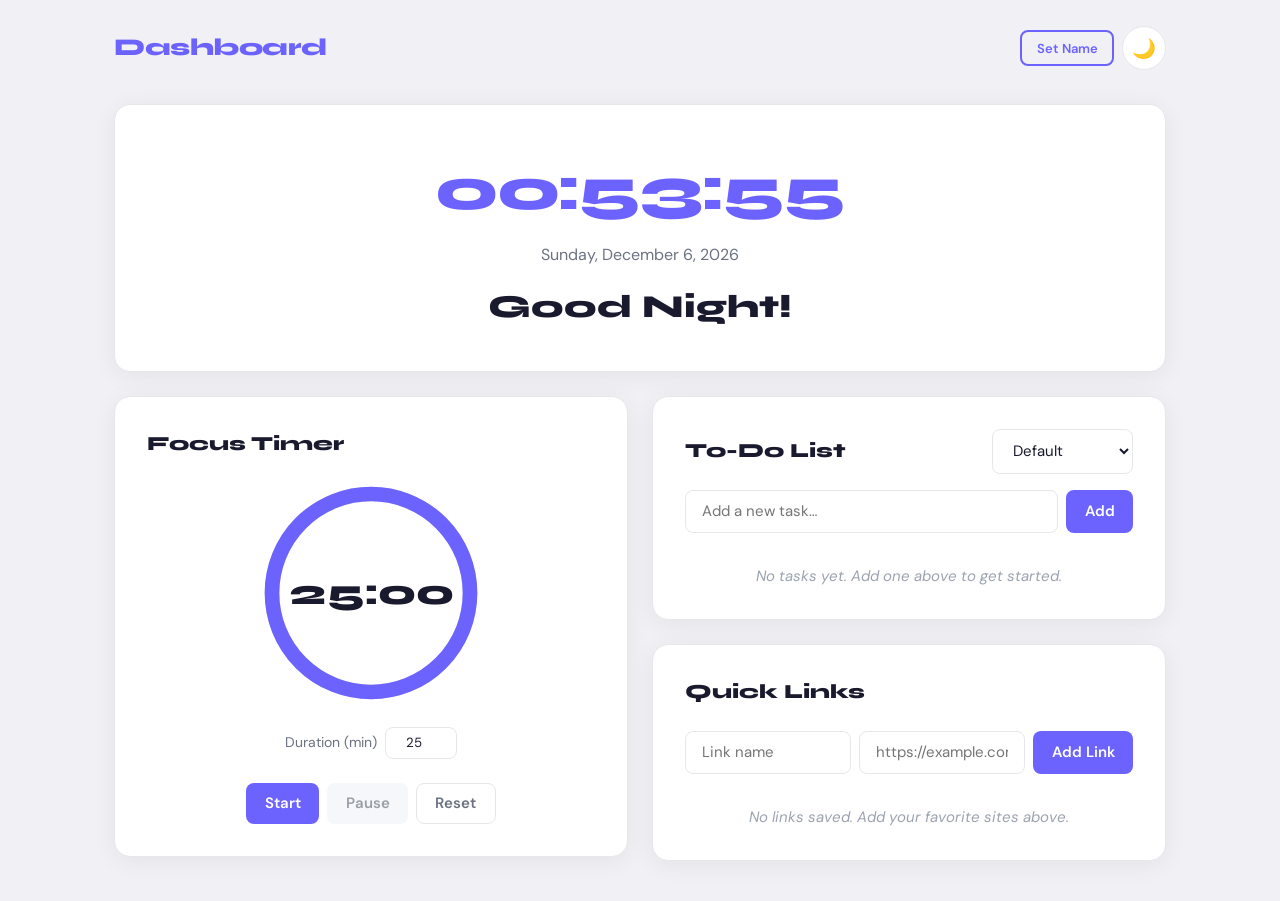
==== index.html @ 226a029e "Move project to root folder" ====
<!DOCTYPE html>
<html lang="en">
  <head>
    <meta charset="UTF-8" />
    <meta name="viewport" content="width=device-width, initial-scale=1.0" />
    <meta name="description" content="Personal dashboard with Pomodoro timer, tasks, and quick links." />
    <title>Personal Dashboard</title>
    <link rel="preconnect" href="https://fonts.googleapis.com" />
    <link rel="preconnect" href="https://fonts.gstatic.com" crossorigin />
    <link
      href="https://fonts.googleapis.com/css2?family=DM+Sans:ital,opsz,wght@0,9..40,400;0,9..40,500;0,9..40,600;1,9..40,400&family=Syne:wght@700;800&display=swap"
      rel="stylesheet"
    />
    <link rel="stylesheet" href="css/style.css" />
  </head>
  <body>
    <div class="app">
      <!-- Header -->
      <header class="header">
        <h1 class="header__logo">Dashboard</h1>
        <div class="header__actions">
          <button type="button" id="btn-set-name" class="btn btn--outline btn--small">
            Set Name
          </button>
          <button
            type="button"
            id="theme-toggle"
            class="btn btn--icon"
            aria-label="Toggle light or dark mode"
            title="Toggle theme"
          >
            <span class="theme-toggle__icon" aria-hidden="true">🌙</span>
          </button>
        </div>
      </header>

      <!-- Greeting -->
      <section class="card card--greeting" aria-label="Greeting">
        <p id="live-time" class="greeting__time" aria-live="polite">00:00:00</p>
        <p id="live-date" class="greeting__date">Loading…</p>
        <h2 id="greeting-text" class="greeting__message">Good Morning</h2>
      </section>

      <!-- Main grid: timer | todo + links -->
      <div class="main-grid">
        <!-- Pomodoro -->
        <section class="card card--timer" aria-labelledby="timer-heading">
          <h2 id="timer-heading" class="card__title">Focus Timer</h2>

          <div class="timer__ring-wrap">
            <svg class="timer__ring" viewBox="0 0 120 120" aria-hidden="true">
              <circle class="timer__ring-bg" cx="60" cy="60" r="54" />
              <circle
                id="timer-ring-progress"
                class="timer__ring-progress"
                cx="60"
                cy="60"
                r="54"
              />
            </svg>
            <p id="timer-display" class="timer__display" aria-live="polite">25:00</p>
          </div>

          <div class="timer__duration">
            <label for="timer-minutes">Duration (min)</label>
            <input
              type="number"
              id="timer-minutes"
              min="1"
              max="99"
              value="25"
              aria-label="Pomodoro duration in minutes"
            />
          </div>

          <div class="timer__controls">
            <button type="button" id="timer-start" class="btn btn--primary">Start</button>
            <button type="button" id="timer-pause" class="btn btn--secondary" disabled>
              Pause
            </button>
            <button type="button" id="timer-reset" class="btn btn--ghost">Reset</button>
          </div>
        </section>

        <div class="main-grid__right">
          <!-- To-Do -->
          <section class="card card--todo" aria-labelledby="todo-heading">
            <div class="card__header-row">
              <h2 id="todo-heading" class="card__title">To-Do List</h2>
              <label class="sort-label">
                <span class="visually-hidden">Sort tasks</span>
                <select id="task-sort" class="select" aria-label="Sort tasks">
                  <option value="default">Default</option>
                  <option value="az">A → Z</option>
                  <option value="za">Z → A</option>
                  <option value="done-last">Done Last</option>
                </select>
              </label>
            </div>

            <form id="task-form" class="todo__form">
              <input
                type="text"
                id="task-input"
                class="input"
                placeholder="Add a new task…"
                autocomplete="off"
                maxlength="200"
                aria-label="New task"
              />
              <button type="submit" class="btn btn--primary">Add</button>
            </form>

            <ul id="task-list" class="todo__list" role="list"></ul>
            <p id="task-empty" class="empty-state" hidden>
              No tasks yet. Add one above to get started.
            </p>
          </section>

          <!-- Quick Links -->
          <section class="card card--links" aria-labelledby="links-heading">
            <h2 id="links-heading" class="card__title">Quick Links</h2>

            <form id="link-form" class="links__form">
              <input
                type="text"
                id="link-name"
                class="input"
                placeholder="Link name"
                maxlength="40"
                aria-label="Link name"
              />
              <input
                type="url"
                id="link-url"
                class="input"
                placeholder="https://example.com"
                aria-label="Link URL"
              />
              <button type="submit" class="btn btn--primary">Add Link</button>
            </form>

            <div id="link-chips" class="links__chips" role="list"></div>
            <p id="links-empty" class="empty-state" hidden>
              No links saved. Add your favorite sites above.
            </p>
          </section>
        </div>
      </div>
    </div>

    <!-- Name modal -->
    <dialog id="name-modal" class="modal">
      <form method="dialog" id="name-form" class="modal__content">
        <h3 class="modal__title">Set your name</h3>
        <input
          type="text"
          id="name-input"
          class="input"
          placeholder="e.g. Setya"
          maxlength="40"
          autocomplete="name"
        />
        <div class="modal__actions">
          <button type="button" id="name-cancel" class="btn btn--ghost">Cancel</button>
          <button type="submit" class="btn btn--primary">Save</button>
        </div>
      </form>
    </dialog>

    <!-- Toast container -->
    <div id="toast-container" class="toast-container" aria-live="polite" aria-atomic="true"></div>

    <script src="js/script.js"></script>
  </body>
</html>
---- css/style.css ----
/* ==========================================================================
   Personal Dashboard — Light / Dark themes, Syne + DM Sans
   ========================================================================== */

:root {
  /* Typography */
  --font-heading: "Syne", system-ui, sans-serif;
  --font-body: "DM Sans", system-ui, sans-serif;

  /* Spacing */
  --space-xs: 0.25rem;
  --space-sm: 0.5rem;
  --space-md: 1rem;
  --space-lg: 1.5rem;
  --space-xl: 2rem;
  --space-2xl: 2.5rem;

  /* Radius */
  --radius-sm: 8px;
  --radius-md: 12px;
  --radius-lg: 16px;
  --radius-full: 999px;

  /* Layout */
  --max-width: 1100px;
  --header-height: 64px;

  /* Light theme (default) */
  --bg-page: #f0f0f5;
  --bg-card: #ffffff;
  --text-primary: #1a1a2e;
  --text-secondary: #6b7280;
  --text-muted: #9ca3af;
  --accent: #6c63ff;
  --accent-hover: #5a52e0;
  --accent-soft: rgba(108, 99, 255, 0.12);
  --border: #e5e7eb;
  --shadow-card: 0 4px 24px rgba(0, 0, 0, 0.06);
  --input-bg: #ffffff;
  --btn-secondary-bg: #eef0f6;
  --btn-secondary-text: #374151;
  --btn-ghost-bg: transparent;
  --ring-track: #e8e8f0;
  --ring-progress: #6c63ff;
  --ring-warning: #f59e0b;
  --ring-danger: #ef4444;
  --toast-success-bg: #059669;
  --toast-error-bg: #dc2626;
  --empty-color: #9ca3af;
}

[data-theme="dark"] {
  --bg-page: #0f1117;
  --bg-card: #1a1d2e;
  --text-primary: #f3f4f6;
  --text-secondary: #9ca3af;
  --text-muted: #6b7280;
  --accent: #7c75ff;
  --accent-hover: #6c63ff;
  --accent-soft: rgba(124, 117, 255, 0.15);
  --border: #2d3148;
  --shadow-card: 0 4px 24px rgba(0, 0, 0, 0.35);
  --input-bg: #252836;
  --btn-secondary-bg: #252836;
  --btn-secondary-text: #e5e7eb;
  --ring-track: #2d3148;
  --ring-progress: #7c75ff;
  --toast-success-bg: #10b981;
  --toast-error-bg: #f87171;
  --empty-color: #6b7280;
}

/* ---------- Reset & base ---------- */

*,
*::before,
*::after {
  box-sizing: border-box;
}

html {
  scroll-behavior: smooth;
}

body {
  margin: 0;
  min-height: 100vh;
  font-family: var(--font-body);
  font-size: 1rem;
  line-height: 1.5;
  color: var(--text-primary);
  background: var(--bg-page);
  transition: background 0.3s ease, color 0.3s ease;
}

img {
  display: block;
  max-width: 100%;
}

button,
input,
select {
  font-family: inherit;
}

.visually-hidden {
  position: absolute;
  width: 1px;
  height: 1px;
  padding: 0;
  margin: -1px;
  overflow: hidden;
  clip: rect(0, 0, 0, 0);
  white-space: nowrap;
  border: 0;
}

/* ---------- App layout ---------- */

.app {
  max-width: var(--max-width);
  margin: 0 auto;
  padding: var(--space-md) var(--space-lg) var(--space-2xl);
}

/* ---------- Header ---------- */

.header {
  display: flex;
  align-items: center;
  justify-content: space-between;
  min-height: var(--header-height);
  margin-bottom: var(--space-lg);
}

.header__logo {
  margin: 0;
  font-family: var(--font-heading);
  font-weight: 800;
  font-size: 1.5rem;
  letter-spacing: -0.02em;
  color: var(--accent);
}

.header__actions {
  display: flex;
  align-items: center;
  gap: var(--space-sm);
}

/* ---------- Cards ---------- */

.card {
  background: var(--bg-card);
  border-radius: var(--radius-lg);
  box-shadow: var(--shadow-card);
  padding: var(--space-xl);
  border: 1px solid var(--border);
  transition: background 0.3s ease, border-color 0.3s ease, box-shadow 0.3s ease;
}

.card__title {
  margin: 0 0 var(--space-lg);
  font-family: var(--font-heading);
  font-weight: 800;
  font-size: 1.25rem;
  color: var(--text-primary);
}

.card__header-row {
  display: flex;
  flex-wrap: wrap;
  align-items: center;
  justify-content: space-between;
  gap: var(--space-sm);
  margin-bottom: var(--space-md);
}

.card__header-row .card__title {
  margin-bottom: 0;
}

/* ---------- Greeting ---------- */

.card--greeting {
  text-align: center;
  margin-bottom: var(--space-lg);
  padding: var(--space-2xl) var(--space-xl);
}

.greeting__time {
  margin: 0;
  font-family: var(--font-heading);
  font-weight: 800;
  font-size: clamp(2.5rem, 7vw, 3.75rem);
  letter-spacing: -0.02em;
  color: var(--accent);
  font-variant-numeric: tabular-nums;
  transition: color 0.3s ease;
}

.greeting__date {
  margin: var(--space-sm) 0 var(--space-md);
  font-size: 1rem;
  color: var(--text-secondary);
}

.greeting__message {
  margin: 0;
  font-family: var(--font-heading);
  font-weight: 800;
  font-size: clamp(1.5rem, 4vw, 2rem);
  color: var(--text-primary);
}

/* ---------- Main grid ---------- */

.main-grid {
  display: grid;
  grid-template-columns: 1fr 1fr;
  gap: var(--space-lg);
  align-items: start;
}

.main-grid__right {
  display: flex;
  flex-direction: column;
  gap: var(--space-lg);
}

/* ---------- Pomodoro timer ---------- */

.timer__ring-wrap {
  position: relative;
  width: 220px;
  height: 220px;
  margin: 0 auto var(--space-lg);
}

.timer__ring {
  width: 100%;
  height: 100%;
  transform: rotate(-90deg);
}

.timer__ring-bg {
  fill: none;
  stroke: var(--ring-track);
  stroke-width: 8;
  transition: stroke 0.3s ease;
}

.timer__ring-progress {
  fill: none;
  stroke: var(--ring-progress);
  stroke-width: 8;
  stroke-linecap: round;
  stroke-dasharray: 339.292;
  stroke-dashoffset: 0;
  transition: stroke 0.4s ease, stroke-dashoffset 0.35s linear;
}

.timer__ring-progress--warning {
  stroke: var(--ring-warning);
}

.timer__ring-progress--danger {
  stroke: var(--ring-danger);
}

.timer__display {
  position: absolute;
  inset: 0;
  display: flex;
  align-items: center;
  justify-content: center;
  margin: 0;
  font-family: var(--font-heading);
  font-weight: 800;
  font-size: 2.25rem;
  font-variant-numeric: tabular-nums;
  color: var(--text-primary);
  pointer-events: none;
}

.timer__duration {
  display: flex;
  align-items: center;
  justify-content: center;
  gap: var(--space-sm);
  margin-bottom: var(--space-lg);
  font-size: 0.875rem;
  color: var(--text-secondary);
}

.timer__duration input {
  width: 4.5rem;
  padding: 0.4rem 0.5rem;
  text-align: center;
  border: 1px solid var(--border);
  border-radius: var(--radius-sm);
  background: var(--input-bg);
  color: var(--text-primary);
  transition: border-color 0.2s ease, box-shadow 0.2s ease;
}

.timer__duration input:focus {
  outline: none;
  border-color: var(--accent);
  box-shadow: 0 0 0 3px var(--accent-soft);
}

.timer__controls {
  display: flex;
  flex-wrap: wrap;
  gap: var(--space-sm);
  justify-content: center;
}

/* ---------- Forms & inputs ---------- */

.input,
.select {
  padding: 0.65rem 1rem;
  border: 1px solid var(--border);
  border-radius: var(--radius-sm);
  background: var(--input-bg);
  color: var(--text-primary);
  font-size: 0.9375rem;
  transition: border-color 0.2s ease, box-shadow 0.2s ease;
}

.input:focus,
.select:focus {
  outline: none;
  border-color: var(--accent);
  box-shadow: 0 0 0 3px var(--accent-soft);
}

.select {
  cursor: pointer;
  padding-right: 2rem;
}

.sort-label {
  display: flex;
  align-items: center;
  gap: var(--space-xs);
  font-size: 0.8125rem;
  color: var(--text-secondary);
}

.todo__form,
.links__form {
  display: flex;
  flex-wrap: wrap;
  gap: var(--space-sm);
  margin-bottom: var(--space-md);
}

.todo__form .input,
.links__form .input {
  flex: 1;
  min-width: 140px;
}

/* ---------- Buttons ---------- */

.btn {
  display: inline-flex;
  align-items: center;
  justify-content: center;
  gap: var(--space-xs);
  padding: 0.6rem 1.15rem;
  border: none;
  border-radius: var(--radius-sm);
  font-size: 0.9375rem;
  font-weight: 600;
  cursor: pointer;
  transition: background 0.2s ease, color 0.2s ease, transform 0.15s ease,
    opacity 0.2s ease, box-shadow 0.2s ease;
}

.btn:hover:not(:disabled) {
  transform: translateY(-1px);
}

.btn:active:not(:disabled) {
  transform: translateY(0);
}

.btn:disabled {
  opacity: 0.5;
  cursor: not-allowed;
}

.btn--primary {
  background: var(--accent);
  color: #fff;
}

.btn--primary:hover:not(:disabled) {
  background: var(--accent-hover);
  box-shadow: 0 4px 14px var(--accent-soft);
}

.btn--secondary {
  background: var(--btn-secondary-bg);
  color: var(--btn-secondary-text);
}

.btn--secondary:hover:not(:disabled) {
  filter: brightness(0.96);
}

.btn--ghost {
  background: var(--btn-ghost-bg);
  color: var(--text-secondary);
  border: 1px solid var(--border);
}

.btn--ghost:hover:not(:disabled) {
  background: var(--accent-soft);
  color: var(--accent);
  border-color: var(--accent);
}

.btn--outline {
  background: transparent;
  color: var(--accent);
  border: 2px solid var(--accent);
}

.btn--outline:hover:not(:disabled) {
  background: var(--accent-soft);
}

.btn--small {
  padding: 0.45rem 0.9rem;
  font-size: 0.8125rem;
}

.btn--icon {
  width: 44px;
  height: 44px;
  padding: 0;
  border-radius: var(--radius-full);
  background: var(--bg-card);
  border: 1px solid var(--border);
  font-size: 1.2rem;
}

.btn--icon:hover:not(:disabled) {
  background: var(--accent-soft);
  border-color: var(--accent);
}

.btn--danger {
  background: transparent;
  color: var(--ring-danger);
  border: 1px solid transparent;
  padding: 0.35rem 0.5rem;
}

.btn--danger:hover:not(:disabled) {
  background: rgba(239, 68, 68, 0.1);
}

.btn--icon-only {
  width: 36px;
  height: 36px;
  padding: 0;
  border-radius: var(--radius-sm);
  background: transparent;
  border: none;
  color: var(--text-secondary);
  font-size: 1rem;
}

.btn--icon-only:hover:not(:disabled) {
  background: var(--accent-soft);
  color: var(--accent);
}

/* ---------- To-Do list ---------- */

.todo__list {
  list-style: none;
  margin: 0;
  padding: 0;
  display: flex;
  flex-direction: column;
  gap: var(--space-sm);
}

.todo-item {
  display: flex;
  align-items: center;
  gap: var(--space-sm);
  padding: var(--space-sm) var(--space-md);
  border-radius: var(--radius-md);
  border: 1px solid var(--border);
  background: var(--input-bg);
  transition: background 0.2s ease, border-color 0.2s ease, transform 0.15s ease;
}

.todo-item:hover {
  border-color: var(--accent);
  transform: translateX(2px);
}

.todo-item--done {
  opacity: 0.85;
}

.todo-item__check {
  position: relative;
  flex-shrink: 0;
  width: 22px;
  height: 22px;
  accent-color: var(--accent);
  cursor: pointer;
}

.todo-item__text {
  flex: 1;
  font-size: 0.9375rem;
  word-break: break-word;
  transition: color 0.2s ease;
}

.todo-item__text--done {
  text-decoration: line-through;
  color: var(--text-muted);
}

.todo-item__edit-input {
  flex: 1;
  padding: 0.35rem 0.5rem;
  border: 1px solid var(--accent);
  border-radius: var(--radius-sm);
  background: var(--bg-card);
  color: var(--text-primary);
  font-size: 0.9375rem;
}

.todo-item__actions {
  display: flex;
  gap: var(--space-xs);
  flex-shrink: 0;
}

/* ---------- Quick links ---------- */

.links__chips {
  display: flex;
  flex-wrap: wrap;
  gap: var(--space-sm);
}

.link-chip {
  display: inline-flex;
  align-items: center;
  gap: var(--space-sm);
  padding: 0.45rem 0.5rem 0.45rem 0.65rem;
  background: var(--accent-soft);
  border: 1px solid var(--border);
  border-radius: var(--radius-full);
  transition: background 0.2s ease, border-color 0.2s ease, transform 0.15s ease;
}

.link-chip:hover {
  border-color: var(--accent);
  transform: translateY(-1px);
}

.link-chip__anchor {
  display: inline-flex;
  align-items: center;
  gap: var(--space-sm);
  color: var(--accent);
  font-weight: 600;
  font-size: 0.875rem;
  text-decoration: none;
}

.link-chip__anchor:hover {
  color: var(--accent-hover);
}

.link-chip__favicon {
  width: 18px;
  height: 18px;
  border-radius: 4px;
  object-fit: contain;
}

.link-chip__remove {
  display: flex;
  align-items: center;
  justify-content: center;
  width: 24px;
  height: 24px;
  padding: 0;
  border: none;
  border-radius: var(--radius-full);
  background: transparent;
  color: var(--text-muted);
  font-size: 1.1rem;
  line-height: 1;
  cursor: pointer;
  transition: background 0.2s ease, color 0.2s ease;
}

.link-chip__remove:hover {
  background: rgba(239, 68, 68, 0.15);
  color: var(--ring-danger);
}

/* ---------- Empty state ---------- */

.empty-state {
  margin: var(--space-md) 0 0;
  text-align: center;
  font-size: 0.9375rem;
  color: var(--empty-color);
  font-style: italic;
}

/* ---------- Modal ---------- */

.modal {
  border: none;
  border-radius: var(--radius-lg);
  padding: 0;
  max-width: 400px;
  width: calc(100% - 2rem);
  background: var(--bg-card);
  color: var(--text-primary);
  box-shadow: var(--shadow-card);
}

.modal::backdrop {
  background: rgba(0, 0, 0, 0.45);
}

.modal__content {
  padding: var(--space-xl);
}

.modal__title {
  margin: 0 0 var(--space-md);
  font-family: var(--font-heading);
  font-weight: 800;
  font-size: 1.25rem;
}

.modal__content .input {
  width: 100%;
  margin-bottom: var(--space-lg);
}

.modal__actions {
  display: flex;
  justify-content: flex-end;
  gap: var(--space-sm);
}

/* ---------- Toasts ---------- */

.toast-container {
  position: fixed;
  bottom: var(--space-lg);
  right: var(--space-lg);
  z-index: 1000;
  display: flex;
  flex-direction: column;
  gap: var(--space-sm);
  pointer-events: none;
}

.toast {
  padding: var(--space-md) var(--space-lg);
  border-radius: var(--radius-md);
  color: #fff;
  font-size: 0.9375rem;
  font-weight: 500;
  box-shadow: 0 8px 24px rgba(0, 0, 0, 0.2);
  animation: toast-in 0.35s ease forwards;
  pointer-events: auto;
  max-width: 320px;
}

.toast--success {
  background: var(--toast-success-bg);
}

.toast--error {
  background: var(--toast-error-bg);
}

.toast--fade-out {
  animation: toast-out 0.3s ease forwards;
}

@keyframes toast-in {
  from {
    opacity: 0;
    transform: translateY(12px) scale(0.96);
  }
  to {
    opacity: 1;
    transform: translateY(0) scale(1);
  }
}

@keyframes toast-out {
  to {
    opacity: 0;
    transform: translateY(-8px);
  }
}

/* ---------- Responsive ---------- */

@media (max-width: 768px) {
  .main-grid {
    grid-template-columns: 1fr;
  }

  .app {
    padding: var(--space-md);
  }

  .card {
    padding: var(--space-lg);
  }

  .timer__ring-wrap {
    width: 200px;
    height: 200px;
  }

  .toast-container {
    left: var(--space-md);
    right: var(--space-md);
    bottom: var(--space-md);
  }

  .toast {
    max-width: none;
  }
}
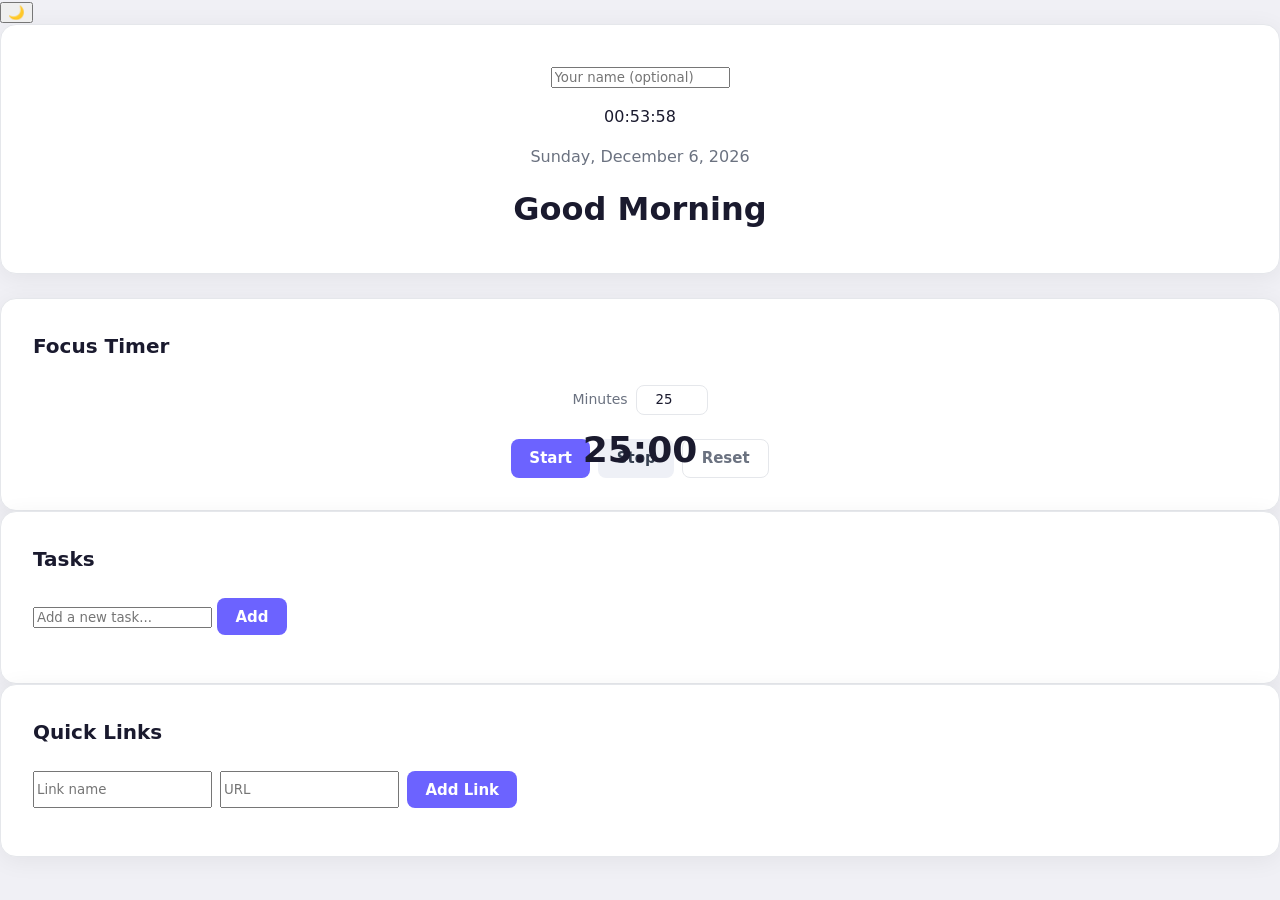
==== commit 38dbb30d: "Move project to root folder NEW" ====
--- a/index.html
+++ b/index.html
@@ -3,173 +3,110 @@
   <head>
     <meta charset="UTF-8" />
     <meta name="viewport" content="width=device-width, initial-scale=1.0" />
-    <meta name="description" content="Personal dashboard with Pomodoro timer, tasks, and quick links." />
     <title>Personal Dashboard</title>
     <link rel="preconnect" href="https://fonts.googleapis.com" />
     <link rel="preconnect" href="https://fonts.gstatic.com" crossorigin />
     <link
-      href="https://fonts.googleapis.com/css2?family=DM+Sans:ital,opsz,wght@0,9..40,400;0,9..40,500;0,9..40,600;1,9..40,400&family=Syne:wght@700;800&display=swap"
+      href="https://fonts.googleapis.com/css2?family=Inter:wght@400;500;600;700&display=swap"
       rel="stylesheet"
     />
     <link rel="stylesheet" href="css/style.css" />
   </head>
   <body>
-    <div class="app">
-      <!-- Header -->
-      <header class="header">
-        <h1 class="header__logo">Dashboard</h1>
-        <div class="header__actions">
-          <button type="button" id="btn-set-name" class="btn btn--outline btn--small">
-            Set Name
-          </button>
-          <button
-            type="button"
-            id="theme-toggle"
-            class="btn btn--icon"
-            aria-label="Toggle light or dark mode"
-            title="Toggle theme"
-          >
-            <span class="theme-toggle__icon" aria-hidden="true">🌙</span>
-          </button>
-        </div>
-      </header>
+    <div class="dashboard">
+      <button
+        type="button"
+        id="theme-toggle"
+        class="theme-toggle"
+        aria-label="Toggle light or dark mode"
+        title="Toggle theme"
+      >
+        <span class="theme-toggle__icon" aria-hidden="true">🌙</span>
+      </button>
 
-      <!-- Greeting -->
-      <section class="card card--greeting" aria-label="Greeting">
-        <p id="live-time" class="greeting__time" aria-live="polite">00:00:00</p>
-        <p id="live-date" class="greeting__date">Loading…</p>
-        <h2 id="greeting-text" class="greeting__message">Good Morning</h2>
+      <!-- Greeting Card -->
+      <section class="card card--greeting" aria-labelledby="greeting-title">
+        <input
+          type="text"
+          id="user-name"
+          class="greeting__name-input"
+          placeholder="Your name (optional)"
+          aria-label="Your name"
+          maxlength="40"
+        />
+        <p id="live-clock" class="greeting__clock" aria-live="polite">00:00:00</p>
+        <p id="live-date" class="greeting__date">Loading date…</p>
+        <h1 id="greeting-text" class="greeting__message">Good Morning</h1>
       </section>
 
-      <!-- Main grid: timer | todo + links -->
-      <div class="main-grid">
-        <!-- Pomodoro -->
-        <section class="card card--timer" aria-labelledby="timer-heading">
-          <h2 id="timer-heading" class="card__title">Focus Timer</h2>
-
-          <div class="timer__ring-wrap">
-            <svg class="timer__ring" viewBox="0 0 120 120" aria-hidden="true">
-              <circle class="timer__ring-bg" cx="60" cy="60" r="54" />
-              <circle
-                id="timer-ring-progress"
-                class="timer__ring-progress"
-                cx="60"
-                cy="60"
-                r="54"
-              />
-            </svg>
-            <p id="timer-display" class="timer__display" aria-live="polite">25:00</p>
-          </div>
-
+      <div class="dashboard__grid">
+        <!-- Focus Timer -->
+        <section class="card card--timer" aria-labelledby="timer-title">
+          <h2 id="timer-title" class="card__title">Focus Timer</h2>
+          <p id="timer-display" class="timer__display" aria-live="polite">25:00</p>
           <div class="timer__duration">
-            <label for="timer-minutes">Duration (min)</label>
+            <label for="timer-minutes">Minutes</label>
             <input
               type="number"
               id="timer-minutes"
               min="1"
-              max="99"
+              max="120"
               value="25"
-              aria-label="Pomodoro duration in minutes"
             />
           </div>
-
           <div class="timer__controls">
-            <button type="button" id="timer-start" class="btn btn--primary">Start</button>
-            <button type="button" id="timer-pause" class="btn btn--secondary" disabled>
-              Pause
+            <button type="button" id="timer-start" class="btn btn--primary">
+              Start
             </button>
-            <button type="button" id="timer-reset" class="btn btn--ghost">Reset</button>
+            <button type="button" id="timer-stop" class="btn btn--secondary">
+              Stop
+            </button>
+            <button type="button" id="timer-reset" class="btn btn--ghost">
+              Reset
+            </button>
           </div>
         </section>
 
-        <div class="main-grid__right">
-          <!-- To-Do -->
-          <section class="card card--todo" aria-labelledby="todo-heading">
-            <div class="card__header-row">
-              <h2 id="todo-heading" class="card__title">To-Do List</h2>
-              <label class="sort-label">
-                <span class="visually-hidden">Sort tasks</span>
-                <select id="task-sort" class="select" aria-label="Sort tasks">
-                  <option value="default">Default</option>
-                  <option value="az">A → Z</option>
-                  <option value="za">Z → A</option>
-                  <option value="done-last">Done Last</option>
-                </select>
-              </label>
-            </div>
+        <!-- Tasks -->
+        <section class="card card--tasks" aria-labelledby="tasks-title">
+          <h2 id="tasks-title" class="card__title">Tasks</h2>
+          <form id="task-form" class="tasks__form">
+            <input
+              type="text"
+              id="task-input"
+              class="tasks__input"
+              placeholder="Add a new task..."
+              autocomplete="off"
+              maxlength="200"
+            />
+            <button type="submit" class="btn btn--primary">Add</button>
+          </form>
+          <ul id="task-list" class="tasks__list" role="list"></ul>
+        </section>
 
-            <form id="task-form" class="todo__form">
-              <input
-                type="text"
-                id="task-input"
-                class="input"
-                placeholder="Add a new task…"
-                autocomplete="off"
-                maxlength="200"
-                aria-label="New task"
-              />
-              <button type="submit" class="btn btn--primary">Add</button>
-            </form>
-
-            <ul id="task-list" class="todo__list" role="list"></ul>
-            <p id="task-empty" class="empty-state" hidden>
-              No tasks yet. Add one above to get started.
-            </p>
-          </section>
-
-          <!-- Quick Links -->
-          <section class="card card--links" aria-labelledby="links-heading">
-            <h2 id="links-heading" class="card__title">Quick Links</h2>
-
-            <form id="link-form" class="links__form">
-              <input
-                type="text"
-                id="link-name"
-                class="input"
-                placeholder="Link name"
-                maxlength="40"
-                aria-label="Link name"
-              />
-              <input
-                type="url"
-                id="link-url"
-                class="input"
-                placeholder="https://example.com"
-                aria-label="Link URL"
-              />
-              <button type="submit" class="btn btn--primary">Add Link</button>
-            </form>
-
-            <div id="link-chips" class="links__chips" role="list"></div>
-            <p id="links-empty" class="empty-state" hidden>
-              No links saved. Add your favorite sites above.
-            </p>
-          </section>
-        </div>
+        <!-- Quick Links -->
+        <section class="card card--links" aria-labelledby="links-title">
+          <h2 id="links-title" class="card__title">Quick Links</h2>
+          <form id="link-form" class="links__form">
+            <input
+              type="text"
+              id="link-name"
+              class="links__input"
+              placeholder="Link name"
+              maxlength="40"
+            />
+            <input
+              type="url"
+              id="link-url"
+              class="links__input"
+              placeholder="URL"
+            />
+            <button type="submit" class="btn btn--primary">Add Link</button>
+          </form>
+          <div id="link-pills" class="links__pills" role="list"></div>
+        </section>
       </div>
     </div>
-
-    <!-- Name modal -->
-    <dialog id="name-modal" class="modal">
-      <form method="dialog" id="name-form" class="modal__content">
-        <h3 class="modal__title">Set your name</h3>
-        <input
-          type="text"
-          id="name-input"
-          class="input"
-          placeholder="e.g. Setya"
-          maxlength="40"
-          autocomplete="name"
-        />
-        <div class="modal__actions">
-          <button type="button" id="name-cancel" class="btn btn--ghost">Cancel</button>
-          <button type="submit" class="btn btn--primary">Save</button>
-        </div>
-      </form>
-    </dialog>
-
-    <!-- Toast container -->
-    <div id="toast-container" class="toast-container" aria-live="polite" aria-atomic="true"></div>
 
     <script src="js/script.js"></script>
   </body>
